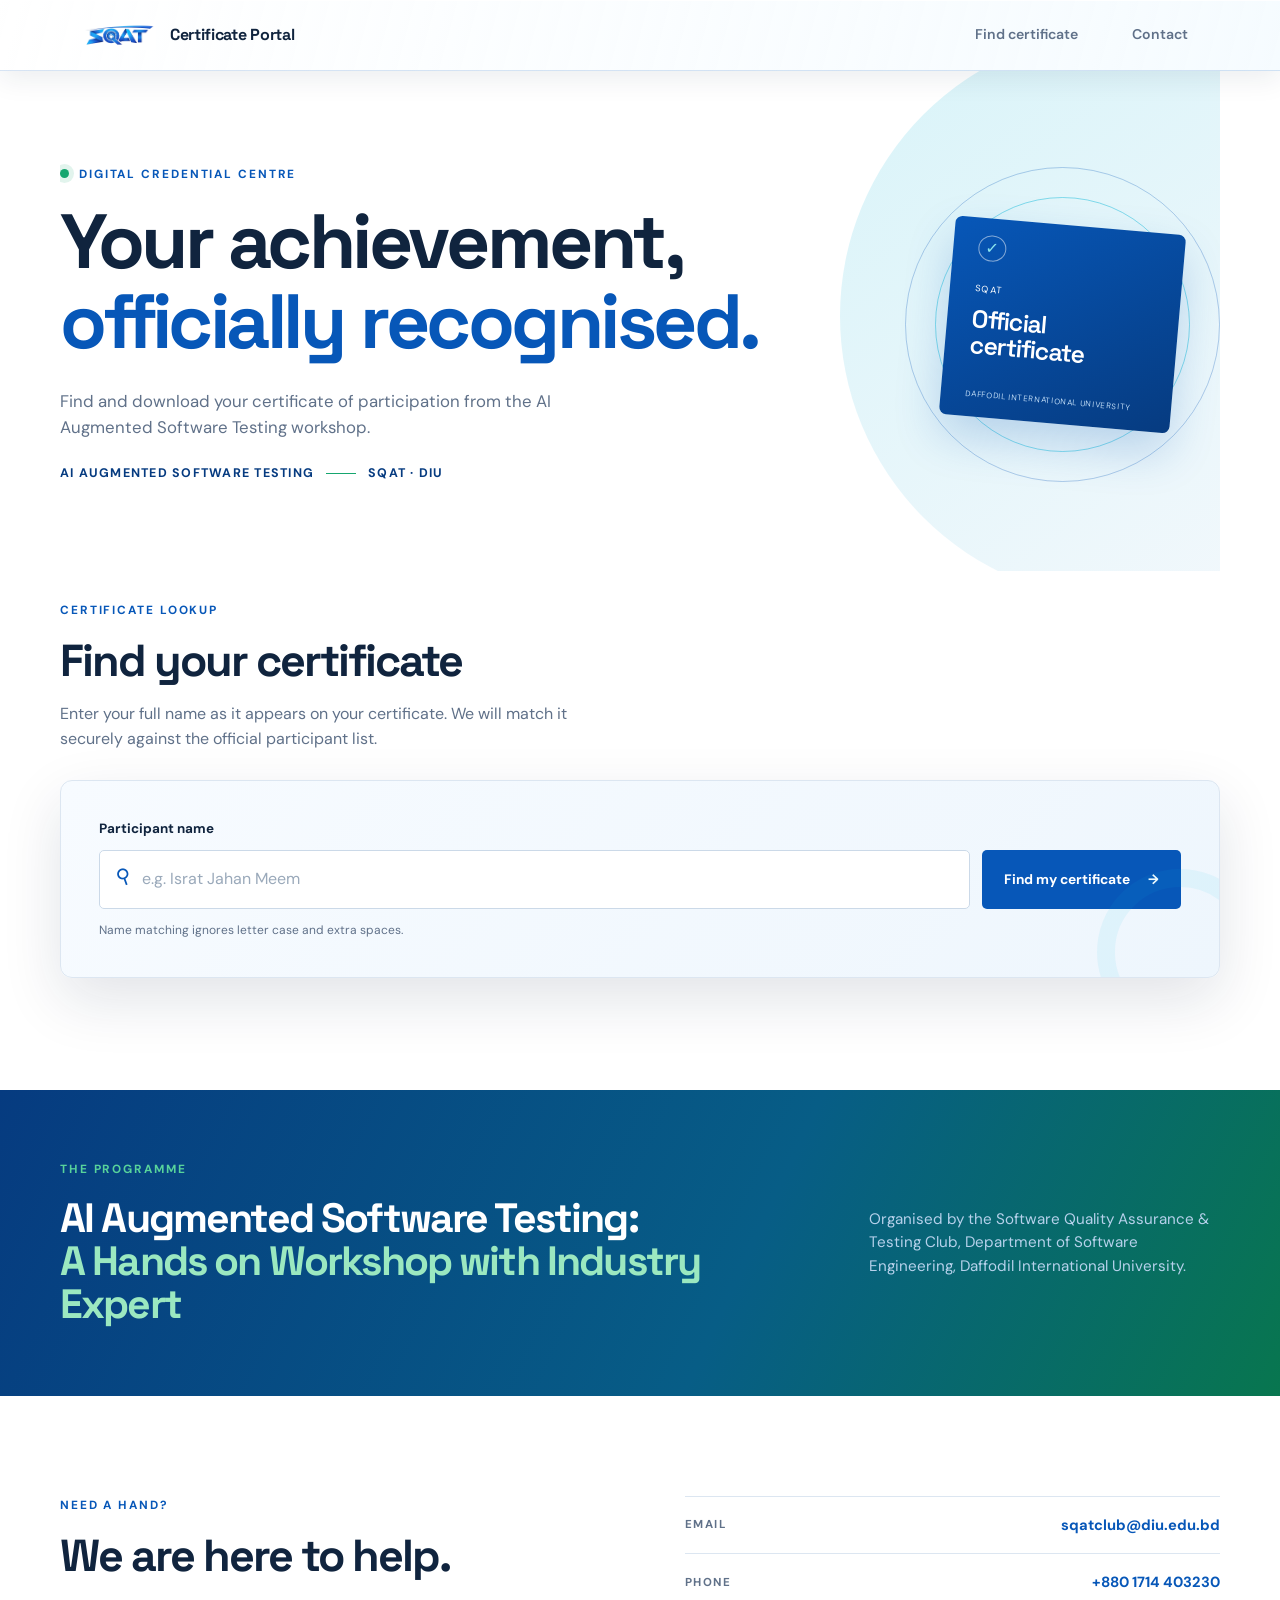
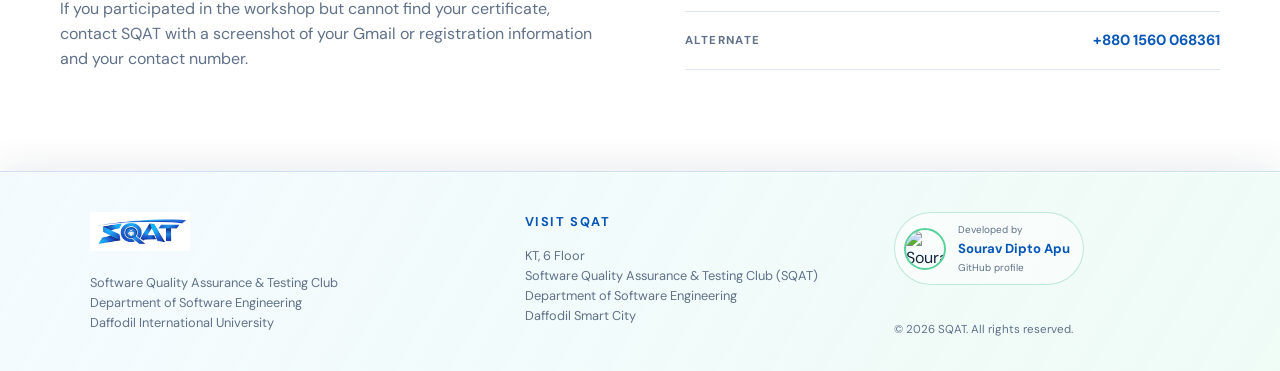
==== index.html @ c5e1a6d6 "Build responsive SQAT certificate portal" ====
<!doctype html>
<html lang="en">
<head>
  <meta charset="utf-8">
  <meta name="viewport" content="width=device-width, initial-scale=1">
  <meta name="theme-color" content="#0757b8">
  <meta name="description" content="Find and download your SQAT AI Augmented Software Testing workshop certificate.">
  <title>SQAT Certificate Portal</title>
  <link rel="preconnect" href="https://fonts.googleapis.com">
  <link rel="preconnect" href="https://fonts.gstatic.com" crossorigin>
  <link href="https://fonts.googleapis.com/css2?family=DM+Sans:wght@400;500;600;700&family=Space+Grotesk:wght@500;600;700&display=swap" rel="stylesheet">
  <link rel="stylesheet" href="style.css">
</head>
<body>
  <header class="site-header">
    <div class="shell nav-wrap">
      <a class="brand" href="#top" aria-label="SQAT Certificate Portal home">
        <img src="assets/sqat-logo.png" alt="SQAT logo">
        <span>Certificate Portal</span>
      </a>
      <nav class="nav-links" aria-label="Main navigation">
        <a href="#find">Find certificate</a>
        <a href="#support">Contact</a>
      </nav>
    </div>
  </header>

  <main id="top">
    <section class="hero shell" aria-labelledby="page-title">
      <div class="hero-copy">
        <p class="eyebrow"><span class="eyebrow-dot"></span> Digital credential centre</p>
        <h1 id="page-title">Your achievement,<br><em>officially recognised.</em></h1>
        <p class="hero-text">Find and download your certificate of participation from the AI Augmented Software Testing workshop.</p>
        <div class="hero-meta" aria-label="Event details">
          <span>AI Augmented Software Testing</span>
          <span class="meta-rule"></span>
          <span>SQAT &middot; DIU</span>
        </div>
      </div>
      <div class="hero-art" aria-hidden="true">
        <div class="art-ring ring-one"></div>
        <div class="art-ring ring-two"></div>
        <div class="art-card">
          <span class="art-check">&#10003;</span>
          <span class="art-card-label">SQAT</span>
          <strong>Official<br>certificate</strong>
          <span class="art-line"></span>
          <span class="art-small">Daffodil International University</span>
        </div>
      </div>
    </section>

    <section class="search-section shell" id="find" aria-labelledby="search-title">
      <div class="section-intro">
        <p class="section-kicker">Certificate lookup</p>
        <h2 id="search-title">Find your certificate</h2>
        <p>Enter your full name as it appears on your certificate. We will match it securely against the official participant list.</p>
      </div>
      <form class="search-card" id="certificate-form" novalidate>
        <label for="name-input">Participant name</label>
        <div class="search-row">
          <div class="input-wrap">
            <span class="input-icon" aria-hidden="true">&#9906;</span>
            <input id="name-input" name="name" type="search" autocomplete="name" placeholder="e.g. Israt Jahan Meem" required>
          </div>
          <button class="primary-button" type="submit"><span>Find my certificate</span><span aria-hidden="true">&#8594;</span></button>
        </div>
        <p class="form-note">Name matching ignores letter case and extra spaces.</p>
      </form>
      <div id="result" class="result-area" aria-live="polite" aria-atomic="true"></div>
    </section>

    <section class="event-band">
      <div class="shell event-grid">
        <div>
          <p class="section-kicker">The programme</p>
          <h2>AI Augmented Software Testing:<br><em>A Hands on Workshop with Industry Expert</em></h2>
        </div>
        <p>Organised by the Software Quality Assurance &amp; Testing Club, Department of Software Engineering, Daffodil International University.</p>
      </div>
    </section>

    <section class="support-section shell" id="support" aria-labelledby="support-title">
      <div class="support-copy">
        <p class="section-kicker">Need a hand?</p>
        <h2 id="support-title">We are here to help.</h2>
        <p>If you participated in the workshop but cannot find your certificate, contact SQAT with a screenshot of your Gmail or registration information and your contact number.</p>
      </div>
      <div class="contact-list">
        <a href="mailto:sqatclub@diu.edu.bd" class="contact-item"><span class="contact-label">Email</span><strong>sqatclub@diu.edu.bd</strong></a>
        <a href="tel:+8801714403230" class="contact-item"><span class="contact-label">Phone</span><strong>+880 1714 403230</strong></a>
        <a href="tel:+8801560068361" class="contact-item"><span class="contact-label">Alternate</span><strong>+880 1560 068361</strong></a>
      </div>
    </section>
  </main>

  <footer class="site-footer">
    <div class="shell footer-grid">
      <div class="footer-brand">
        <img src="assets/sqat-logo.png" alt="SQAT logo">
        <p>Software Quality Assurance &amp; Testing Club<br>Department of Software Engineering<br>Daffodil International University</p>
      </div>
      <div class="footer-office">
        <p class="footer-heading">Visit SQAT</p>
        <p>KT, 6 Floor<br>Software Quality Assurance &amp; Testing Club (SQAT)<br>Department of Software Engineering<br>Daffodil Smart City</p>
      </div>
      <div class="footer-credit">
        <a class="developer-credit" href="https://github.com/TheSourav-001" target="_blank" rel="noopener noreferrer">
          <img src="https://github.com/TheSourav-001.png?size=160" alt="Sourav Dipto Apu GitHub profile photo">
          <span><small>Developed by</small><strong>Sourav Dipto Apu</strong><em>GitHub profile</em></span>
        </a>
        <p class="copyright">&copy; 2026 SQAT. All rights reserved.</p>
      </div>
    </div>
  </footer>
  <script src="certificate-data.js"></script>
  <script src="script.js"></script>
</body>
</html>
---- style.css ----
:root {
  --ink: #10243e;
  --muted: #607189;
  --blue: #0757b8;
  --blue-dark: #063b80;
  --cyan: #0db8d8;
  --green: #16a66f;
  --green-bright: #58d39b;
  --line: #dce6f1;
  --pale: #f4f8fc;
  --white: #ffffff;
  --shadow: 0 22px 60px rgba(16, 36, 62, .12);
  --shadow-blue: 0 20px 45px rgba(7, 87, 184, .22);
}

* { box-sizing: border-box; }
html { scroll-behavior: smooth; }
body { margin: 0; color: var(--ink); background: var(--white); font-family: "DM Sans", sans-serif; line-height: 1.55; overflow-x: hidden; }
a { color: inherit; }
.shell { width: min(1160px, calc(100% - 48px)); margin-inline: auto; }
.site-header { width: 100%; margin: 0; border: 0; border-bottom: 1px solid rgba(7, 87, 184, .16); border-radius: 0; background: linear-gradient(105deg, rgba(255, 255, 255, .82), rgba(239, 249, 255, .58)); box-shadow: 0 8px 28px rgba(16, 36, 62, .08), inset 0 1px rgba(255, 255, 255, .9); position: sticky; top: 0; z-index: 10; backdrop-filter: blur(20px) saturate(130%); -webkit-backdrop-filter: blur(20px) saturate(130%); }
.nav-wrap { min-height: 70px; display: flex; align-items: center; justify-content: space-between; gap: 24px; padding-inline: 20px; }
.brand { display: inline-flex; align-items: center; gap: 14px; text-decoration: none; font-family: "Space Grotesk", sans-serif; font-weight: 700; letter-spacing: -.02em; }
.brand img { width: 76px; height: auto; }
.nav-links { display: flex; align-items: center; gap: 30px; font-size: .88rem; font-weight: 600; color: var(--muted); }
.nav-links a { text-decoration: none; transition: color .2s ease; }
.nav-links a { padding: 8px 12px; border-radius: 9px; }
.nav-links a:hover, .nav-links a:focus-visible { color: var(--blue); background: rgba(7, 87, 184, .08); }
.hero { min-height: 500px; display: flex; align-items: center; justify-content: space-between; gap: 60px; padding-block: 82px 76px; position: relative; overflow: clip; }
.hero::before { content: ""; width: 570px; height: 570px; background: linear-gradient(145deg, rgba(13, 184, 216, .16), rgba(7, 87, 184, .04)); border-radius: 50%; position: absolute; right: -190px; top: -40px; z-index: -1; }
.hero-copy { max-width: 730px; animation: rise .7s ease both; }
.eyebrow, .section-kicker { color: var(--blue); font-size: .74rem; font-weight: 700; text-transform: uppercase; letter-spacing: .16em; margin: 0 0 18px; }
.eyebrow { display: flex; align-items: center; gap: 10px; }
.eyebrow-dot { display: inline-block; width: 9px; height: 9px; border-radius: 50%; background: var(--green); box-shadow: 0 0 0 5px rgba(22, 166, 111, .12); }
h1, h2 { font-family: "Space Grotesk", sans-serif; letter-spacing: -.045em; line-height: 1.05; margin: 0; }
h1 { font-size: clamp(2.7rem, 6vw, 5.2rem); max-width: 790px; }
h1 em, h2 em { color: var(--blue); font-style: normal; }
.hero-text { color: var(--muted); font-size: 1.05rem; max-width: 510px; margin: 26px 0 24px; }
.hero-meta { display: flex; flex-wrap: wrap; gap: 12px; align-items: center; color: var(--blue-dark); font-size: .78rem; font-weight: 700; text-transform: uppercase; letter-spacing: .1em; }
.meta-rule { width: 30px; height: 1px; background: var(--green); }
.hero-art { width: 315px; height: 315px; flex: 0 0 315px; position: relative; animation: rise .7s .15s ease both; }
.art-ring { position: absolute; border: 1px solid rgba(7, 87, 184, .28); border-radius: 50%; }
.ring-one { inset: 0; }
.ring-two { inset: 30px; border-color: rgba(13, 184, 216, .46); }
.art-card { position: absolute; inset: 58px 42px; display: flex; flex-direction: column; align-items: flex-start; justify-content: center; padding: 25px; color: #fff; background: linear-gradient(150deg, var(--blue), var(--blue-dark)); border-radius: 7px; box-shadow: var(--shadow-blue); transform: rotate(5deg); }
.art-check { display: grid; place-items: center; width: 28px; height: 28px; margin-bottom: 21px; border: 1px solid rgba(255,255,255,.5); border-radius: 50%; color: #8ce7ef; }
.art-card-label, .art-small { font-size: .58rem; letter-spacing: .17em; text-transform: uppercase; }
.art-card strong { font: 600 1.55rem/1.05 "Space Grotesk", sans-serif; letter-spacing: -.04em; margin: 10px 0 17px; }
.art-line { display: block; width: 42px; height: 2px; background: var(--green-bright); margin-bottom: 12px; }
.art-small { color: #bdd9f4; font-size: .5rem; letter-spacing: .08em; }
.search-section { padding-block: 30px 112px; }
.section-intro { max-width: 610px; margin-bottom: 28px; }
h2 { font-size: clamp(2rem, 3.5vw, 3.15rem); }
.section-intro > p:last-child, .support-copy > p:last-child { color: var(--muted); max-width: 570px; margin: 18px 0 0; }
.search-card { padding: clamp(22px, 4vw, 38px); background: linear-gradient(135deg, #f7fbff, #eef6fd); border: 1px solid var(--line); border-radius: 12px; box-shadow: var(--shadow); position: relative; overflow: hidden; }
.search-card::after { content: ""; position: absolute; width: 130px; height: 130px; border: 18px solid rgba(13, 184, 216, .07); border-radius: 50%; right: -44px; bottom: -58px; }
.search-card label { display: block; font-size: .84rem; font-weight: 700; margin-bottom: 10px; }
.search-row { display: flex; gap: 12px; }
.input-wrap { display: flex; align-items: center; flex: 1; background: var(--white); border: 1px solid #cbd9e8; border-radius: 5px; transition: border-color .2s, box-shadow .2s; }
.input-wrap:focus-within { border-color: var(--blue); box-shadow: 0 0 0 4px rgba(7, 87, 184, .1); }
.input-icon { padding: 0 0 0 17px; color: var(--blue); font-size: 1.25rem; transform: rotate(-20deg); }
input { min-width: 0; width: 100%; border: 0; outline: 0; padding: 16px 16px 16px 10px; color: var(--ink); background: transparent; font: inherit; }
input::placeholder { color: #9aa9ba; }
button { font: inherit; }
.primary-button { display: inline-flex; align-items: center; justify-content: center; gap: 18px; min-height: 54px; padding: 0 22px; border: 0; border-radius: 5px; color: var(--white); background: var(--blue); cursor: pointer; font-size: .86rem; font-weight: 700; white-space: nowrap; transition: background .2s, transform .2s, box-shadow .2s; }
.primary-button:hover, .primary-button:focus-visible { background: var(--blue-dark); box-shadow: 0 8px 18px rgba(7, 87, 184, .2); transform: translateY(-1px); }
.primary-button:focus-visible, a:focus-visible, input:focus-visible { outline: 3px solid rgba(13, 184, 216, .55); outline-offset: 3px; }
.form-note { color: var(--muted); font-size: .75rem; margin: 12px 0 0; }
.result-area:empty { display: none; }
.result-card { margin-top: 24px; padding: clamp(22px, 4vw, 34px); border: 1px solid #b9e3d2; border-left: 5px solid #16a66f; border-radius: 10px; background: #f4fcf8; box-shadow: 0 16px 40px rgba(22, 166, 111, .08); animation: rise .35s ease both; }
.result-card.error { border-color: #f3c6c2; border-left-color: #d85449; background: #fff8f7; }
.result-card.ambiguous { border-color: #f0d8a9; border-left-color: #cf8b16; background: #fffaf1; }
.result-heading { display: flex; gap: 12px; align-items: flex-start; }
.result-icon { display: grid; place-items: center; flex: 0 0 28px; height: 28px; border-radius: 50%; color: #fff; background: #16a66f; font-weight: 700; }
.error .result-icon { background: #d85449; }
.ambiguous .result-icon { background: #cf8b16; }
.result-card h3 { margin: 0; font: 700 1.25rem "Space Grotesk", sans-serif; }
.result-card p { color: var(--muted); margin: 7px 0 0 40px; }
.certificate-preview { height: clamp(280px, 48vw, 520px); margin: 25px 0 0; overflow: hidden; border: 1px solid #c9dbd2; border-radius: 7px; background: #dfe9e4; box-shadow: 0 10px 25px rgba(16, 36, 62, .1); }
.certificate-preview iframe { display: block; width: 100%; height: 100%; border: 0; background: #fff; }
.result-details { display: grid; grid-template-columns: repeat(2, minmax(0, 1fr)); gap: 20px; margin: 24px 0; padding-top: 20px; border-top: 1px solid rgba(22, 166, 111, .2); }
.result-details dt { color: var(--muted); font-size: .7rem; font-weight: 700; letter-spacing: .12em; text-transform: uppercase; }
.result-details dd { margin: 3px 0 0; font-weight: 700; }
.result-actions { display: flex; flex-wrap: wrap; gap: 10px; }
.action-button { display: inline-flex; align-items: center; justify-content: center; min-height: 47px; padding: 0 22px; border-radius: 5px; text-decoration: none; font-size: .82rem; font-weight: 700; transition: transform .2s, box-shadow .2s; }
.action-button:hover, .action-button:focus-visible { transform: translateY(-2px); box-shadow: 0 8px 18px rgba(16, 36, 62, .12); }
.action-button.primary { color: #fff; background: var(--blue); }
.action-button.secondary { color: var(--blue); border: 1px solid #a9c2df; background: #fff; }
.event-band { background: linear-gradient(115deg, var(--blue-dark), #075d86 58%, #08764f); color: #fff; }
.event-grid { display: grid; grid-template-columns: 1.35fr .65fr; gap: 80px; align-items: center; padding-block: 70px; }
.event-grid .section-kicker { color: var(--green-bright); }
.event-grid h2 { font-size: clamp(1.65rem, 3.2vw, 2.8rem); }
.event-grid h2 em { color: #9be8c0; }
.event-grid > p { color: #b6d1eb; font-size: .95rem; margin: 0; }
.support-section { display: grid; grid-template-columns: 1fr 1fr; gap: 90px; padding-block: 100px; align-items: start; }
.contact-list { border-top: 1px solid var(--line); }
.contact-item { display: flex; flex-wrap: wrap; justify-content: space-between; align-items: center; gap: 12px; padding: 17px 0; border-bottom: 1px solid var(--line); text-decoration: none; }
.contact-item strong { color: var(--blue); font-size: .92rem; }
.contact-label { color: var(--muted); font-size: .72rem; font-weight: 700; letter-spacing: .12em; text-transform: uppercase; }
.site-footer { width: 100%; margin: 0; color: var(--ink); border: 0; border-top: 1px solid rgba(7, 87, 184, .16); border-radius: 0; background: linear-gradient(120deg, rgba(239, 249, 255, .72), rgba(230, 250, 241, .62)); box-shadow: 0 -10px 30px rgba(16, 36, 62, .07), inset 0 1px rgba(255, 255, 255, .9); backdrop-filter: blur(20px) saturate(130%); -webkit-backdrop-filter: blur(20px) saturate(130%); }
.footer-grid { display: grid; grid-template-columns: 1.2fr 1fr .9fr; gap: 40px; padding: 40px 30px 32px; }
.footer-brand img { width: 100px; height: auto; }
.footer-grid p { color: var(--muted); font-size: .8rem; margin: 14px 0 0; }
.footer-heading { color: var(--blue) !important; font-weight: 700; text-transform: uppercase; letter-spacing: .12em; margin-top: 0 !important; }
.footer-credit { display: flex; flex-direction: column; justify-content: space-between; gap: 22px; }
.developer-credit { display: inline-flex; align-items: center; gap: 12px; width: fit-content; padding: 9px 13px 9px 9px; border: 1px solid rgba(22, 166, 111, .25); border-radius: 999px; background: rgba(255, 255, 255, .52); text-decoration: none; transition: transform .2s, box-shadow .2s, border-color .2s; }
.developer-credit:hover, .developer-credit:focus-visible { border-color: var(--green); box-shadow: 0 8px 20px rgba(22, 166, 111, .16); transform: translateY(-2px); }
.developer-credit img { width: 42px; height: 42px; border: 2px solid var(--green-bright); border-radius: 50%; object-fit: cover; }
.developer-credit span { display: grid; gap: 1px; }
.developer-credit small, .developer-credit em { color: var(--muted); font-size: .62rem; font-style: normal; }
.developer-credit strong { color: var(--blue); font-size: .82rem; }
.copyright { font-size: .72rem !important; }
@keyframes rise { from { opacity: 0; transform: translateY(10px); } to { opacity: 1; transform: translateY(0); } }
@media (max-width: 760px) {
  .shell { width: min(100% - 32px, 600px); }
  .nav-wrap { min-height: 65px; }
  .brand { gap: 9px; font-size: .9rem; }
  .brand img { width: 62px; }
  .nav-links { gap: 14px; font-size: .74rem; }
  .hero { min-height: 0; display: block; padding-block: 58px 50px; }
  .hero::before { width: 300px; height: 300px; right: -150px; top: 70px; }
  h1 { font-size: clamp(2.5rem, 13vw, 4rem); }
  .hero-text { font-size: .95rem; }
  .hero-art { width: min(280px, 84vw); height: min(280px, 84vw); margin: 42px auto 0; }
  .art-card { inset: 50px 38px; }
  .search-section { padding-bottom: 72px; }
  .search-row { display: block; }
  .primary-button { width: 100%; margin-top: 10px; }
  .result-details { grid-template-columns: 1fr; gap: 14px; }
  .event-grid, .support-section, .footer-grid { grid-template-columns: 1fr; gap: 35px; }
  .event-grid { padding-block: 52px; }
  .support-section { padding-block: 70px; gap: 38px; }
  .footer-grid { gap: 30px; padding-block: 38px; }
  .footer-credit { gap: 20px; }
}
@media (max-width: 390px) {
  .nav-links a:first-child { display: none; }
  .shell { width: min(100% - 26px, 600px); }
  .search-card { padding: 18px; }
  .result-card { padding: 21px 16px; }
  .result-card p { margin-left: 0; }
}
@media (prefers-reduced-motion: reduce) {
  *, *::before, *::after { scroll-behavior: auto !important; animation-duration: .01ms !important; transition-duration: .01ms !important; }
}
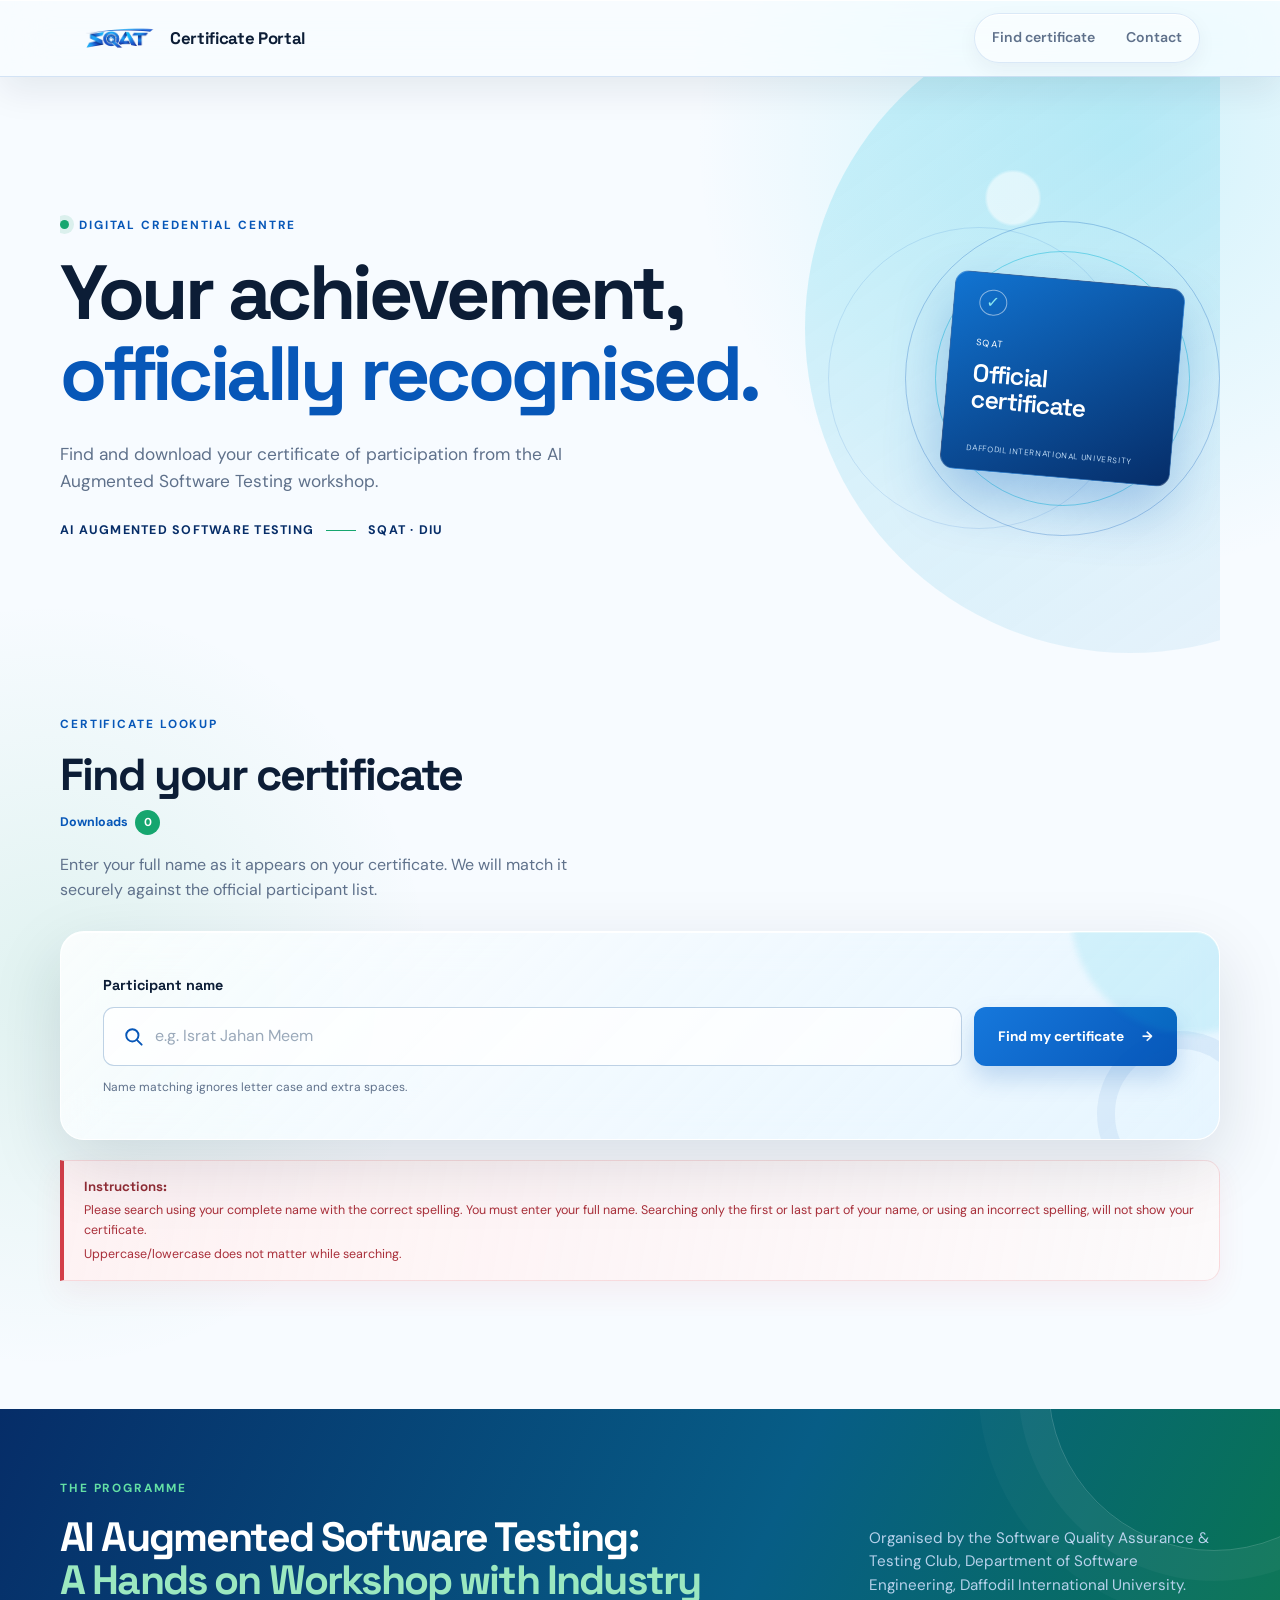
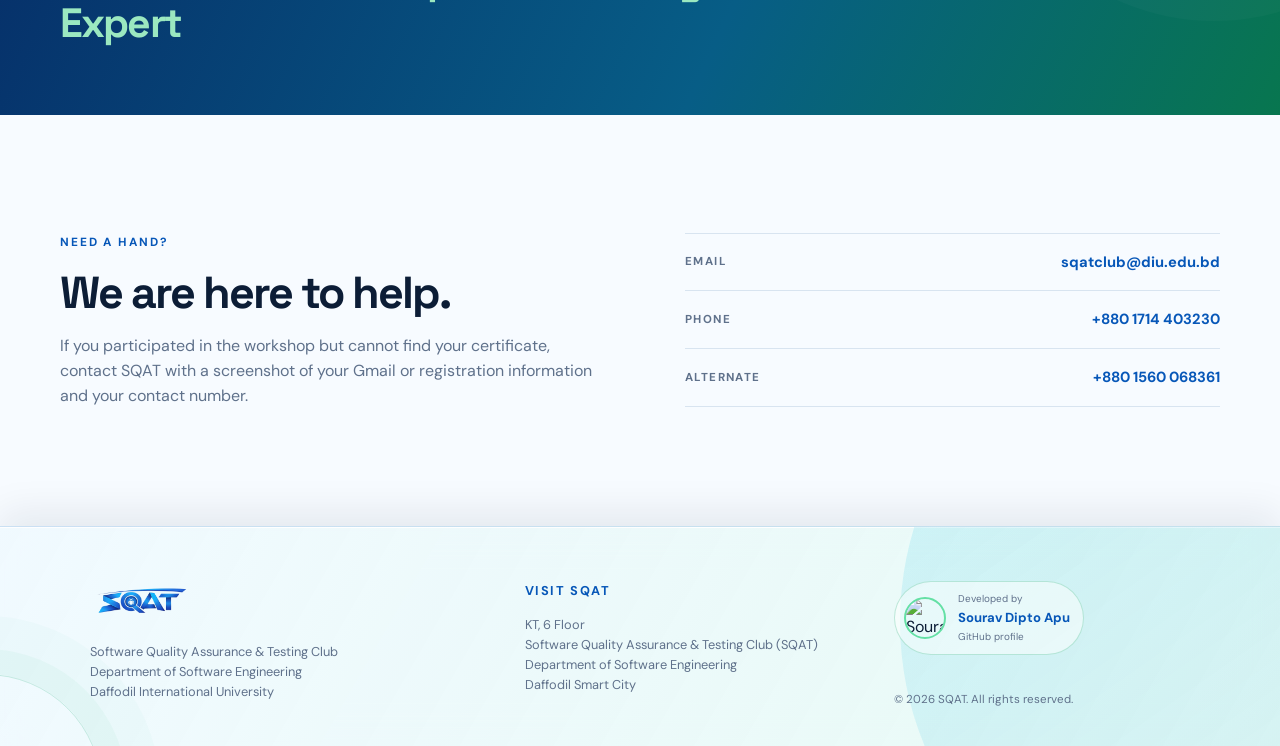
==== commit 0bfc9c36: "Refactor code structure for improved readability and maintainability" ====
--- a/index.html
+++ b/index.html
@@ -15,11 +15,11 @@
   <header class="site-header">
     <div class="shell nav-wrap">
       <a class="brand" href="#top" aria-label="SQAT Certificate Portal home">
-        <img src="assets/sqat-logo.png" alt="SQAT logo">
+        <img src="assets/sqat-logo-transparent.png" alt="SQAT logo">
         <span>Certificate Portal</span>
       </a>
       <nav class="nav-links" aria-label="Main navigation">
-        <a href="#find">Find certificate</a>
+        <a href="#find" aria-label="Find certificate">Find certificate</a>
         <a href="#support">Contact</a>
       </nav>
     </div>
@@ -52,21 +52,39 @@
 
     <section class="search-section shell" id="find" aria-labelledby="search-title">
       <div class="section-intro">
+          <div class="section-heading-row">
+            <div>
         <p class="section-kicker">Certificate lookup</p>
         <h2 id="search-title">Find your certificate</h2>
+            </div>
+            <div class="download-counter" aria-label="Certificate downloads">
+              <span>Downloads</span>
+              <strong id="download-count" aria-live="polite">0</strong>
+            </div>
+          </div>
         <p>Enter your full name as it appears on your certificate. We will match it securely against the official participant list.</p>
       </div>
       <form class="search-card" id="certificate-form" novalidate>
         <label for="name-input">Participant name</label>
         <div class="search-row">
           <div class="input-wrap">
-            <span class="input-icon" aria-hidden="true">&#9906;</span>
+            <span class="input-icon" aria-hidden="true">
+              <svg viewBox="0 0 24 24" focusable="false">
+                <circle cx="10.8" cy="10.8" r="6.4"></circle>
+                <path d="m16 16 4.5 4.5"></path>
+              </svg>
+            </span>
             <input id="name-input" name="name" type="search" autocomplete="name" placeholder="e.g. Israt Jahan Meem" required>
           </div>
           <button class="primary-button" type="submit"><span>Find my certificate</span><span aria-hidden="true">&#8594;</span></button>
         </div>
         <p class="form-note">Name matching ignores letter case and extra spaces.</p>
       </form>
+      <div class="search-instructions" role="note">
+        <strong>Instructions:</strong>
+        <p>Please search using your complete name with the correct spelling. You must enter your full name. Searching only the first or last part of your name, or using an incorrect spelling, will not show your certificate.</p>
+        <p>Uppercase/lowercase does not matter while searching.</p>
+      </div>
       <div id="result" class="result-area" aria-live="polite" aria-atomic="true"></div>
     </section>
 
@@ -97,7 +115,7 @@
   <footer class="site-footer">
     <div class="shell footer-grid">
       <div class="footer-brand">
-        <img src="assets/sqat-logo.png" alt="SQAT logo">
+        <img src="assets/sqat-logo-transparent.png" alt="SQAT logo">
         <p>Software Quality Assurance &amp; Testing Club<br>Department of Software Engineering<br>Daffodil International University</p>
       </div>
       <div class="footer-office">
--- a/style.css
+++ b/style.css
@@ -1,33 +1,36 @@
 :root {
-  --ink: #10243e;
-  --muted: #607189;
+  --ink: #0c1d36;
+  --muted: #5f718b;
   --blue: #0757b8;
-  --blue-dark: #063b80;
-  --cyan: #0db8d8;
+  --blue-dark: #062d68;
+  --cyan: #11c6e5;
   --green: #16a66f;
-  --green-bright: #58d39b;
-  --line: #dce6f1;
-  --pale: #f4f8fc;
+  --green-bright: #64e0a5;
+  --line: #d8e4f0;
+  --pale: #eef7ff;
   --white: #ffffff;
-  --shadow: 0 22px 60px rgba(16, 36, 62, .12);
-  --shadow-blue: 0 20px 45px rgba(7, 87, 184, .22);
+  --shadow: 0 25px 70px rgba(12, 29, 54, .13);
+  --shadow-blue: 0 25px 55px rgba(7, 87, 184, .3);
 }
 
 * { box-sizing: border-box; }
 html { scroll-behavior: smooth; }
-body { margin: 0; color: var(--ink); background: var(--white); font-family: "DM Sans", sans-serif; line-height: 1.55; overflow-x: hidden; }
+body { margin: 0; color: var(--ink); background: radial-gradient(circle at 88% 6%, rgba(17, 198, 229, .16), transparent 27rem), radial-gradient(circle at 4% 42%, rgba(22, 166, 111, .1), transparent 24rem), #f7fbff; font-family: "DM Sans", sans-serif; line-height: 1.55; overflow-x: hidden; }
 a { color: inherit; }
 .shell { width: min(1160px, calc(100% - 48px)); margin-inline: auto; }
-.site-header { width: 100%; margin: 0; border: 0; border-bottom: 1px solid rgba(7, 87, 184, .16); border-radius: 0; background: linear-gradient(105deg, rgba(255, 255, 255, .82), rgba(239, 249, 255, .58)); box-shadow: 0 8px 28px rgba(16, 36, 62, .08), inset 0 1px rgba(255, 255, 255, .9); position: sticky; top: 0; z-index: 10; backdrop-filter: blur(20px) saturate(130%); -webkit-backdrop-filter: blur(20px) saturate(130%); }
-.nav-wrap { min-height: 70px; display: flex; align-items: center; justify-content: space-between; gap: 24px; padding-inline: 20px; }
-.brand { display: inline-flex; align-items: center; gap: 14px; text-decoration: none; font-family: "Space Grotesk", sans-serif; font-weight: 700; letter-spacing: -.02em; }
+.site-header { width: 100%; margin: 0; border: 0; border-bottom: 1px solid rgba(7, 87, 184, .15); border-radius: 0; background: rgba(248, 252, 255, .72); box-shadow: 0 14px 36px rgba(12, 29, 54, .08), inset 0 1px rgba(255, 255, 255, .95); position: sticky; top: 0; z-index: 10; backdrop-filter: blur(24px) saturate(150%); -webkit-backdrop-filter: blur(24px) saturate(150%); }
+.nav-wrap { min-height: 76px; display: flex; align-items: center; justify-content: space-between; gap: 24px; padding-inline: 20px; }
+.brand { display: inline-flex; align-items: center; gap: 14px; min-width: 0; text-decoration: none; font-family: "Space Grotesk", sans-serif; font-size: 1.05rem; font-weight: 700; letter-spacing: -.02em; white-space: nowrap; }
 .brand img { width: 76px; height: auto; }
-.nav-links { display: flex; align-items: center; gap: 30px; font-size: .88rem; font-weight: 600; color: var(--muted); }
-.nav-links a { text-decoration: none; transition: color .2s ease; }
-.nav-links a { padding: 8px 12px; border-radius: 9px; }
+.brand span { white-space: nowrap; }
+.nav-links { display: flex; align-items: center; gap: 5px; padding: 4px; border: 1px solid rgba(7, 87, 184, .12); border-radius: 999px; background: rgba(255, 255, 255, .52); font-size: .88rem; font-weight: 600; color: var(--muted); box-shadow: 0 7px 20px rgba(12, 29, 54, .05), inset 0 1px rgba(255, 255, 255, .9); }
+.nav-links a { text-decoration: none; white-space: nowrap; transition: color .2s ease; }
+.nav-links a { padding: 9px 13px; border-radius: 10px; }
 .nav-links a:hover, .nav-links a:focus-visible { color: var(--blue); background: rgba(7, 87, 184, .08); }
-.hero { min-height: 500px; display: flex; align-items: center; justify-content: space-between; gap: 60px; padding-block: 82px 76px; position: relative; overflow: clip; }
-.hero::before { content: ""; width: 570px; height: 570px; background: linear-gradient(145deg, rgba(13, 184, 216, .16), rgba(7, 87, 184, .04)); border-radius: 50%; position: absolute; right: -190px; top: -40px; z-index: -1; }
+.hero { min-height: 590px; display: flex; align-items: center; justify-content: space-between; gap: 60px; padding-block: 106px 94px; position: relative; overflow: clip; }
+.hero::after { content: ""; position: absolute; width: 160px; height: 160px; left: -72px; bottom: 12px; border: 1px solid rgba(22, 166, 111, .2); border-radius: 42% 58% 56% 44%; transform: rotate(28deg); z-index: -1; }
+.hero::before, .site-footer::before { content: ""; width: 650px; height: 650px; background: radial-gradient(circle at 32% 30%, rgba(255, 255, 255, .55) 0 4%, transparent 4.5%), linear-gradient(145deg, rgba(17, 198, 229, .2), rgba(7, 87, 184, .05)); border-radius: 50%; position: absolute; right: -235px; top: -74px; z-index: -1; }
+.hero::after { width: 300px; height: 300px; right: 90px; top: 150px; left: auto; bottom: auto; border: 1px solid rgba(7, 87, 184, .12); border-radius: 50%; transform: none; }
 .hero-copy { max-width: 730px; animation: rise .7s ease both; }
 .eyebrow, .section-kicker { color: var(--blue); font-size: .74rem; font-weight: 700; text-transform: uppercase; letter-spacing: .16em; margin: 0 0 18px; }
 .eyebrow { display: flex; align-items: center; gap: 10px; }
@@ -35,39 +38,48 @@
 h1, h2 { font-family: "Space Grotesk", sans-serif; letter-spacing: -.045em; line-height: 1.05; margin: 0; }
 h1 { font-size: clamp(2.7rem, 6vw, 5.2rem); max-width: 790px; }
 h1 em, h2 em { color: var(--blue); font-style: normal; }
-.hero-text { color: var(--muted); font-size: 1.05rem; max-width: 510px; margin: 26px 0 24px; }
+.hero-text { color: var(--muted); font-size: 1.08rem; max-width: 530px; margin: 28px 0 26px; }
 .hero-meta { display: flex; flex-wrap: wrap; gap: 12px; align-items: center; color: var(--blue-dark); font-size: .78rem; font-weight: 700; text-transform: uppercase; letter-spacing: .1em; }
 .meta-rule { width: 30px; height: 1px; background: var(--green); }
 .hero-art { width: 315px; height: 315px; flex: 0 0 315px; position: relative; animation: rise .7s .15s ease both; }
 .art-ring { position: absolute; border: 1px solid rgba(7, 87, 184, .28); border-radius: 50%; }
 .ring-one { inset: 0; }
 .ring-two { inset: 30px; border-color: rgba(13, 184, 216, .46); }
-.art-card { position: absolute; inset: 58px 42px; display: flex; flex-direction: column; align-items: flex-start; justify-content: center; padding: 25px; color: #fff; background: linear-gradient(150deg, var(--blue), var(--blue-dark)); border-radius: 7px; box-shadow: var(--shadow-blue); transform: rotate(5deg); }
+.art-card { position: absolute; inset: 58px 42px; display: flex; flex-direction: column; align-items: flex-start; justify-content: center; padding: 25px; color: #fff; background: linear-gradient(150deg, #1174d2, var(--blue-dark)); border: 1px solid rgba(255, 255, 255, .22); border-radius: 14px; box-shadow: var(--shadow-blue); transform: rotate(5deg); }
 .art-check { display: grid; place-items: center; width: 28px; height: 28px; margin-bottom: 21px; border: 1px solid rgba(255,255,255,.5); border-radius: 50%; color: #8ce7ef; }
 .art-card-label, .art-small { font-size: .58rem; letter-spacing: .17em; text-transform: uppercase; }
 .art-card strong { font: 600 1.55rem/1.05 "Space Grotesk", sans-serif; letter-spacing: -.04em; margin: 10px 0 17px; }
 .art-line { display: block; width: 42px; height: 2px; background: var(--green-bright); margin-bottom: 12px; }
 .art-small { color: #bdd9f4; font-size: .5rem; letter-spacing: .08em; }
-.search-section { padding-block: 30px 112px; }
+.search-section { padding-block: 48px 128px; position: relative; }
 .section-intro { max-width: 610px; margin-bottom: 28px; }
+.section-heading-row { display: flex; align-items: flex-start; flex-direction: column; gap: 12px; }
+.download-counter { display: inline-flex; align-items: center; gap: 7px; color: var(--blue); font-size: .78rem; font-weight: 700; white-space: nowrap; }
+.download-counter strong { display: inline-grid; place-items: center; min-width: 25px; height: 25px; padding-inline: 5px; border-radius: 999px; color: #fff; background: var(--green); font-size: .72rem; }
 h2 { font-size: clamp(2rem, 3.5vw, 3.15rem); }
 .section-intro > p:last-child, .support-copy > p:last-child { color: var(--muted); max-width: 570px; margin: 18px 0 0; }
-.search-card { padding: clamp(22px, 4vw, 38px); background: linear-gradient(135deg, #f7fbff, #eef6fd); border: 1px solid var(--line); border-radius: 12px; box-shadow: var(--shadow); position: relative; overflow: hidden; }
-.search-card::after { content: ""; position: absolute; width: 130px; height: 130px; border: 18px solid rgba(13, 184, 216, .07); border-radius: 50%; right: -44px; bottom: -58px; }
-.search-card label { display: block; font-size: .84rem; font-weight: 700; margin-bottom: 10px; }
+.search-card { padding: clamp(26px, 4vw, 42px); background: linear-gradient(135deg, rgba(255, 255, 255, .82), rgba(220, 241, 255, .62)); border: 1px solid rgba(255, 255, 255, .95); border-radius: 24px; box-shadow: var(--shadow), inset 0 1px rgba(255, 255, 255, .98); backdrop-filter: blur(22px) saturate(145%); -webkit-backdrop-filter: blur(22px) saturate(145%); position: relative; overflow: hidden; }
+.search-card::before { content: ""; position: absolute; width: 240px; height: 240px; border-radius: 50%; background: rgba(13, 184, 216, .12); filter: blur(3px); right: -92px; top: -138px; }
+.search-card::after { content: ""; position: absolute; width: 130px; height: 130px; border: 18px solid rgba(7, 87, 184, .07); border-radius: 50%; right: -44px; bottom: -58px; }
+.search-card label { display: block; font-family: "Space Grotesk", sans-serif; font-size: .9rem; font-weight: 700; margin-bottom: 11px; }
 .search-row { display: flex; gap: 12px; }
-.input-wrap { display: flex; align-items: center; flex: 1; background: var(--white); border: 1px solid #cbd9e8; border-radius: 5px; transition: border-color .2s, box-shadow .2s; }
+.input-wrap { display: flex; align-items: center; flex: 1; background: rgba(255, 255, 255, .72); border: 1px solid rgba(166, 193, 220, .72); border-radius: 11px; box-shadow: inset 0 1px rgba(255, 255, 255, .88); transition: border-color .2s, box-shadow .2s, background .2s; }
 .input-wrap:focus-within { border-color: var(--blue); box-shadow: 0 0 0 4px rgba(7, 87, 184, .1); }
-.input-icon { padding: 0 0 0 17px; color: var(--blue); font-size: 1.25rem; transform: rotate(-20deg); }
+.input-icon { display: grid; place-items: center; padding-left: 18px; color: var(--blue); }
+.input-icon svg { width: 23px; height: 23px; fill: none; stroke: currentColor; stroke-linecap: round; stroke-linejoin: round; stroke-width: 2; }
 input { min-width: 0; width: 100%; border: 0; outline: 0; padding: 16px 16px 16px 10px; color: var(--ink); background: transparent; font: inherit; }
 input::placeholder { color: #9aa9ba; }
 button { font: inherit; }
-.primary-button { display: inline-flex; align-items: center; justify-content: center; gap: 18px; min-height: 54px; padding: 0 22px; border: 0; border-radius: 5px; color: var(--white); background: var(--blue); cursor: pointer; font-size: .86rem; font-weight: 700; white-space: nowrap; transition: background .2s, transform .2s, box-shadow .2s; }
+.primary-button { display: inline-flex; align-items: center; justify-content: center; gap: 18px; min-height: 56px; padding: 0 24px; border: 0; border-radius: 12px; color: var(--white); background: linear-gradient(135deg, #1678dc, var(--blue)); cursor: pointer; font-size: .86rem; font-weight: 700; white-space: nowrap; box-shadow: 0 12px 24px rgba(7, 87, 184, .2); transition: background .2s, transform .2s, box-shadow .2s; }
 .primary-button:hover, .primary-button:focus-visible { background: var(--blue-dark); box-shadow: 0 8px 18px rgba(7, 87, 184, .2); transform: translateY(-1px); }
 .primary-button:focus-visible, a:focus-visible, input:focus-visible { outline: 3px solid rgba(13, 184, 216, .55); outline-offset: 3px; }
 .form-note { color: var(--muted); font-size: .75rem; margin: 12px 0 0; }
+.search-instructions { max-width: none; margin: 20px 0 0; padding: 16px 20px; border: 1px solid rgba(211, 62, 72, .14); border-left: 4px solid #d33e48; border-radius: 0 15px 15px 0; color: #a92f3a; background: linear-gradient(100deg, rgba(255, 241, 242, .9), rgba(255, 248, 248, .62)); box-shadow: 0 12px 30px rgba(211, 62, 72, .07); font-size: .78rem; }
+.search-instructions strong { display: block; margin-bottom: 4px; color: #922d36; font-family: "Space Grotesk", sans-serif; font-size: .83rem; font-weight: 700; }
+.search-instructions p { margin: 0; }
+.search-instructions p + p { margin-top: 5px; }
 .result-area:empty { display: none; }
-.result-card { margin-top: 24px; padding: clamp(22px, 4vw, 34px); border: 1px solid #b9e3d2; border-left: 5px solid #16a66f; border-radius: 10px; background: #f4fcf8; box-shadow: 0 16px 40px rgba(22, 166, 111, .08); animation: rise .35s ease both; }
+.result-card { margin-top: 28px; padding: clamp(24px, 4vw, 36px); border: 1px solid rgba(22, 166, 111, .3); border-left: 5px solid #16a66f; border-radius: 18px; background: rgba(244, 252, 248, .86); box-shadow: 0 20px 50px rgba(22, 166, 111, .1); backdrop-filter: blur(14px); -webkit-backdrop-filter: blur(14px); animation: rise .35s ease both; }
 .result-card.error { border-color: #f3c6c2; border-left-color: #d85449; background: #fff8f7; }
 .result-card.ambiguous { border-color: #f0d8a9; border-left-color: #cf8b16; background: #fffaf1; }
 .result-heading { display: flex; gap: 12px; align-items: flex-start; }
@@ -86,19 +98,22 @@
 .action-button:hover, .action-button:focus-visible { transform: translateY(-2px); box-shadow: 0 8px 18px rgba(16, 36, 62, .12); }
 .action-button.primary { color: #fff; background: var(--blue); }
 .action-button.secondary { color: var(--blue); border: 1px solid #a9c2df; background: #fff; }
-.event-band { background: linear-gradient(115deg, var(--blue-dark), #075d86 58%, #08764f); color: #fff; }
+.event-band { position: relative; overflow: hidden; background: linear-gradient(115deg, var(--blue-dark), #075d86 58%, #08764f); color: #fff; }
+.event-band::after { content: ""; position: absolute; width: 330px; height: 330px; right: -100px; top: -190px; border: 1px solid rgba(255, 255, 255, .18); border-radius: 50%; box-shadow: 0 0 0 30px rgba(255, 255, 255, .035), 0 0 0 70px rgba(255, 255, 255, .025); }
 .event-grid { display: grid; grid-template-columns: 1.35fr .65fr; gap: 80px; align-items: center; padding-block: 70px; }
 .event-grid .section-kicker { color: var(--green-bright); }
 .event-grid h2 { font-size: clamp(1.65rem, 3.2vw, 2.8rem); }
 .event-grid h2 em { color: #9be8c0; }
 .event-grid > p { color: #b6d1eb; font-size: .95rem; margin: 0; }
-.support-section { display: grid; grid-template-columns: 1fr 1fr; gap: 90px; padding-block: 100px; align-items: start; }
+.support-section { display: grid; grid-template-columns: 1fr 1fr; gap: 90px; padding-block: 118px; align-items: start; }
 .contact-list { border-top: 1px solid var(--line); }
 .contact-item { display: flex; flex-wrap: wrap; justify-content: space-between; align-items: center; gap: 12px; padding: 17px 0; border-bottom: 1px solid var(--line); text-decoration: none; }
 .contact-item strong { color: var(--blue); font-size: .92rem; }
 .contact-label { color: var(--muted); font-size: .72rem; font-weight: 700; letter-spacing: .12em; text-transform: uppercase; }
-.site-footer { width: 100%; margin: 0; color: var(--ink); border: 0; border-top: 1px solid rgba(7, 87, 184, .16); border-radius: 0; background: linear-gradient(120deg, rgba(239, 249, 255, .72), rgba(230, 250, 241, .62)); box-shadow: 0 -10px 30px rgba(16, 36, 62, .07), inset 0 1px rgba(255, 255, 255, .9); backdrop-filter: blur(20px) saturate(130%); -webkit-backdrop-filter: blur(20px) saturate(130%); }
-.footer-grid { display: grid; grid-template-columns: 1.2fr 1fr .9fr; gap: 40px; padding: 40px 30px 32px; }
+.site-footer { width: 100%; margin: 0; color: var(--ink); border: 0; border-top: 1px solid rgba(7, 87, 184, .16); border-radius: 0; background: linear-gradient(120deg, rgba(239, 249, 255, .84), rgba(226, 250, 241, .72)); box-shadow: 0 -14px 36px rgba(12, 29, 54, .08), inset 0 1px rgba(255, 255, 255, .9); backdrop-filter: blur(20px) saturate(135%); -webkit-backdrop-filter: blur(20px) saturate(135%); position: relative; overflow: hidden; }
+.site-footer::before { right: -270px; top: -230px; opacity: .8; z-index: 0; }
+.site-footer::after { content: ""; position: absolute; width: 230px; height: 230px; left: -130px; bottom: -160px; border: 1px solid rgba(22, 166, 111, .2); border-radius: 50%; box-shadow: 0 0 0 25px rgba(22, 166, 111, .04), 0 0 0 58px rgba(22, 166, 111, .025); }
+.footer-grid { display: grid; grid-template-columns: 1.2fr 1fr .9fr; gap: 40px; padding: 54px 30px 38px; position: relative; z-index: 1; }
 .footer-brand img { width: 100px; height: auto; }
 .footer-grid p { color: var(--muted); font-size: .8rem; margin: 14px 0 0; }
 .footer-heading { color: var(--blue) !important; font-weight: 700; text-transform: uppercase; letter-spacing: .12em; margin-top: 0 !important; }
@@ -113,10 +128,12 @@
 @keyframes rise { from { opacity: 0; transform: translateY(10px); } to { opacity: 1; transform: translateY(0); } }
 @media (max-width: 760px) {
   .shell { width: min(100% - 32px, 600px); }
-  .nav-wrap { min-height: 65px; }
-  .brand { gap: 9px; font-size: .9rem; }
-  .brand img { width: 62px; }
-  .nav-links { gap: 14px; font-size: .74rem; }
+  .nav-wrap { min-height: 0; flex-direction: column; gap: 9px; padding-block: 10px 9px; }
+  .brand { gap: 8px; font-size: .86rem; }
+  .brand img { width: 58px; }
+  .brand { justify-content: center; width: 100%; }
+  .nav-links { width: 100%; justify-content: center; gap: 2px; padding: 8px 0 0; border: 0; border-top: 1px solid rgba(7, 87, 184, .32); border-radius: 0; background: transparent; box-shadow: none; font-size: .72rem; }
+  .nav-links a { padding: 7px 8px; }
   .hero { min-height: 0; display: block; padding-block: 58px 50px; }
   .hero::before { width: 300px; height: 300px; right: -150px; top: 70px; }
   h1 { font-size: clamp(2.5rem, 13vw, 4rem); }
@@ -134,8 +151,12 @@
   .footer-credit { gap: 20px; }
 }
 @media (max-width: 390px) {
-  .nav-links a:first-child { display: none; }
   .shell { width: min(100% - 26px, 600px); }
+  .nav-wrap { gap: 8px; padding-inline: 8px; }
+  .brand { gap: 5px; font-size: .72rem; }
+  .brand img { width: 48px; }
+  .nav-links { gap: 1px; padding: 7px 0 0; border: 0; border-top: 1px solid rgba(7, 87, 184, .32); background: transparent; box-shadow: none; font-size: .6rem; }
+  .nav-links a { padding: 6px 4px; }
   .search-card { padding: 18px; }
   .result-card { padding: 21px 16px; }
   .result-card p { margin-left: 0; }
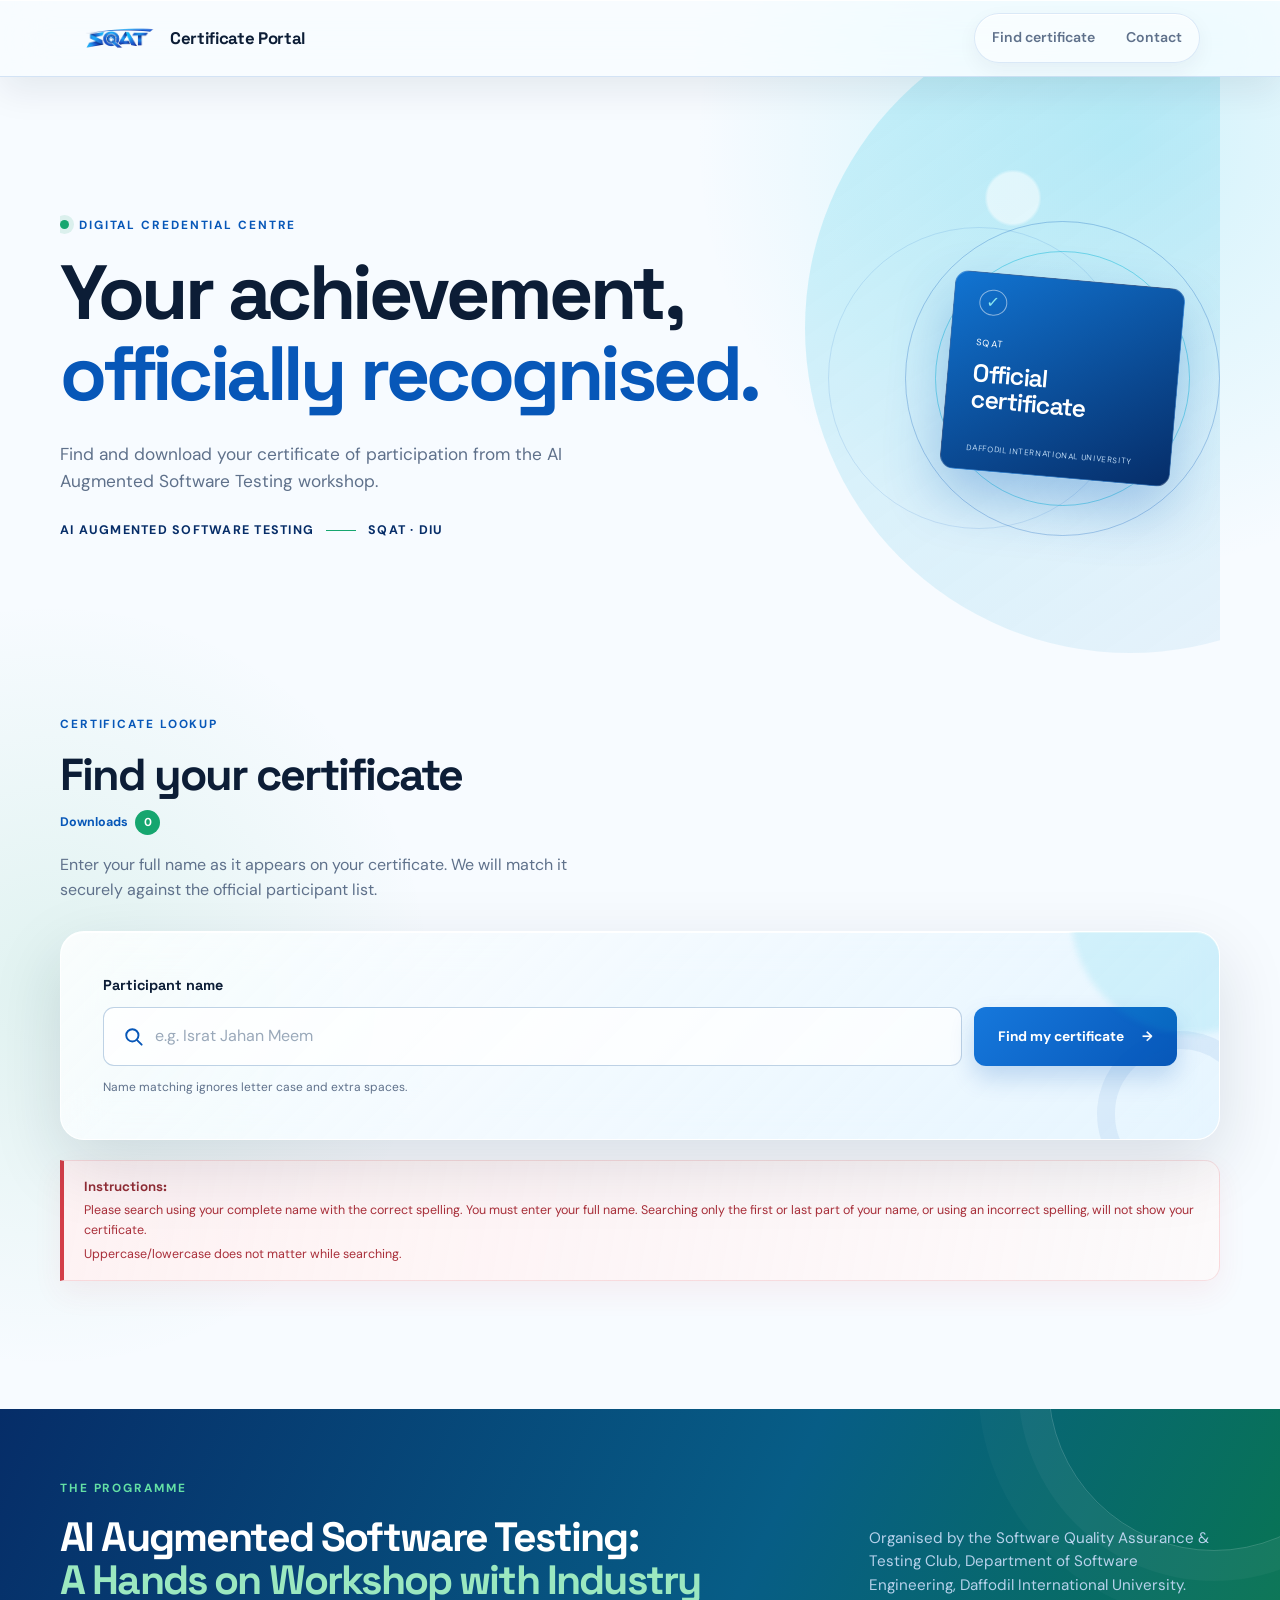
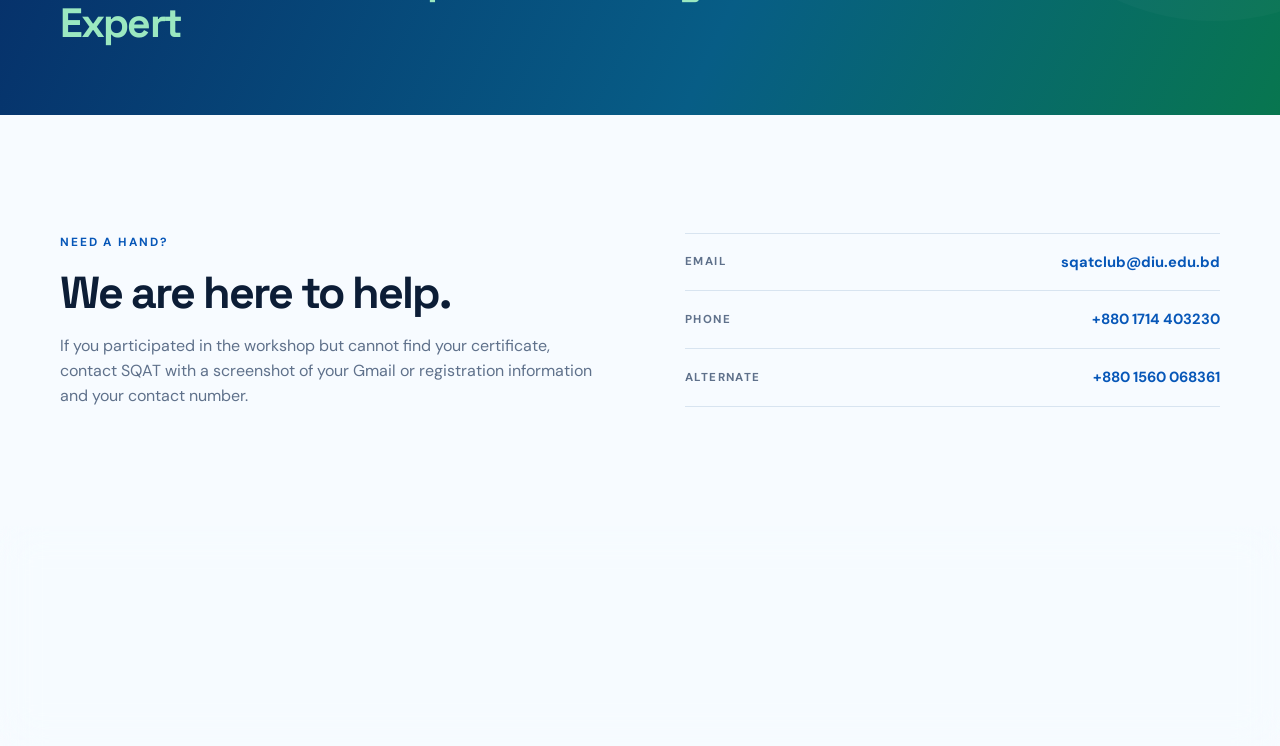
==== commit 097f575f: "Add certificate verification feature with QR code support and new verification page" ====
--- a/index.html
+++ b/index.html
@@ -132,6 +132,8 @@
     </div>
   </footer>
   <script src="certificate-data.js"></script>
+  <script src="https://cdnjs.cloudflare.com/ajax/libs/qrcodejs/1.0.0/qrcode.min.js"></script>
+  <script src="https://cdnjs.cloudflare.com/ajax/libs/pdf.js/3.11.174/pdf.min.js"></script>
   <script src="script.js"></script>
 </body>
 </html>
--- a/style.css
+++ b/style.css
@@ -90,9 +90,17 @@
 .result-card p { color: var(--muted); margin: 7px 0 0 40px; }
 .certificate-preview { height: clamp(280px, 48vw, 520px); margin: 25px 0 0; overflow: hidden; border: 1px solid #c9dbd2; border-radius: 7px; background: #dfe9e4; box-shadow: 0 10px 25px rgba(16, 36, 62, .1); }
 .certificate-preview iframe { display: block; width: 100%; height: 100%; border: 0; background: #fff; }
+.mobile-certificate-preview { display: none; }
 .result-details { display: grid; grid-template-columns: repeat(2, minmax(0, 1fr)); gap: 20px; margin: 24px 0; padding-top: 20px; border-top: 1px solid rgba(22, 166, 111, .2); }
 .result-details dt { color: var(--muted); font-size: .7rem; font-weight: 700; letter-spacing: .12em; text-transform: uppercase; }
 .result-details dd { margin: 3px 0 0; font-weight: 700; }
+.verification-panel { display: flex; align-items: center; justify-content: space-between; gap: 24px; margin: 24px 0; padding: 18px 20px; border: 1px solid rgba(7, 87, 184, .14); border-radius: 14px; background: rgba(235, 247, 255, .72); }
+.verification-copy { display: grid; gap: 5px; }
+.verification-label { color: var(--blue); font-size: .68rem; font-weight: 800; letter-spacing: .13em; text-transform: uppercase; }
+.verification-copy strong { font: 700 1rem "Space Grotesk", sans-serif; }
+.verification-copy > span:last-child { color: var(--muted); font-size: .78rem; }
+.certificate-qr { display: grid; flex: 0 0 112px; place-items: center; width: 112px; height: 112px; padding: 7px; border: 1px solid rgba(7, 87, 184, .14); border-radius: 8px; background: #fff; }
+.certificate-qr img { display: block; width: 100%; height: 100%; }
 .result-actions { display: flex; flex-wrap: wrap; gap: 10px; }
 .action-button { display: inline-flex; align-items: center; justify-content: center; min-height: 47px; padding: 0 22px; border-radius: 5px; text-decoration: none; font-size: .82rem; font-weight: 700; transition: transform .2s, box-shadow .2s; }
 .action-button:hover, .action-button:focus-visible { transform: translateY(-2px); box-shadow: 0 8px 18px rgba(16, 36, 62, .12); }
@@ -144,6 +152,14 @@
   .search-row { display: block; }
   .primary-button { width: 100%; margin-top: 10px; }
   .result-details { grid-template-columns: 1fr; gap: 14px; }
+  .verification-panel { align-items: flex-start; gap: 16px; padding: 15px; }
+  .certificate-qr { flex-basis: 92px; width: 92px; height: 92px; }
+  .certificate-preview { height: auto; min-height: 0; padding: 0; overflow: visible; border: 0; border-radius: 0; background: transparent; box-shadow: none; }
+  .certificate-preview iframe { display: none; }
+  .mobile-certificate-preview { display: block; padding: 10px; border: 1px solid rgba(7, 87, 184, .2); border-radius: 14px; color: var(--ink); background: linear-gradient(155deg, rgba(255, 255, 255, .95), rgba(224, 245, 255, .82)); box-shadow: 0 15px 30px rgba(7, 87, 184, .12); }
+  .mobile-preview-stage { display: grid; place-items: center; width: 100%; overflow: hidden; border-radius: 7px; background: #fff; box-shadow: 0 5px 18px rgba(12, 29, 54, .12); }
+  .mobile-preview-stage canvas { display: block; width: 100%; height: auto; }
+  .mobile-preview-stage span { padding: 22px; color: var(--muted); font-size: .78rem; }
   .event-grid, .support-section, .footer-grid { grid-template-columns: 1fr; gap: 35px; }
   .event-grid { padding-block: 52px; }
   .support-section { padding-block: 70px; gap: 38px; }
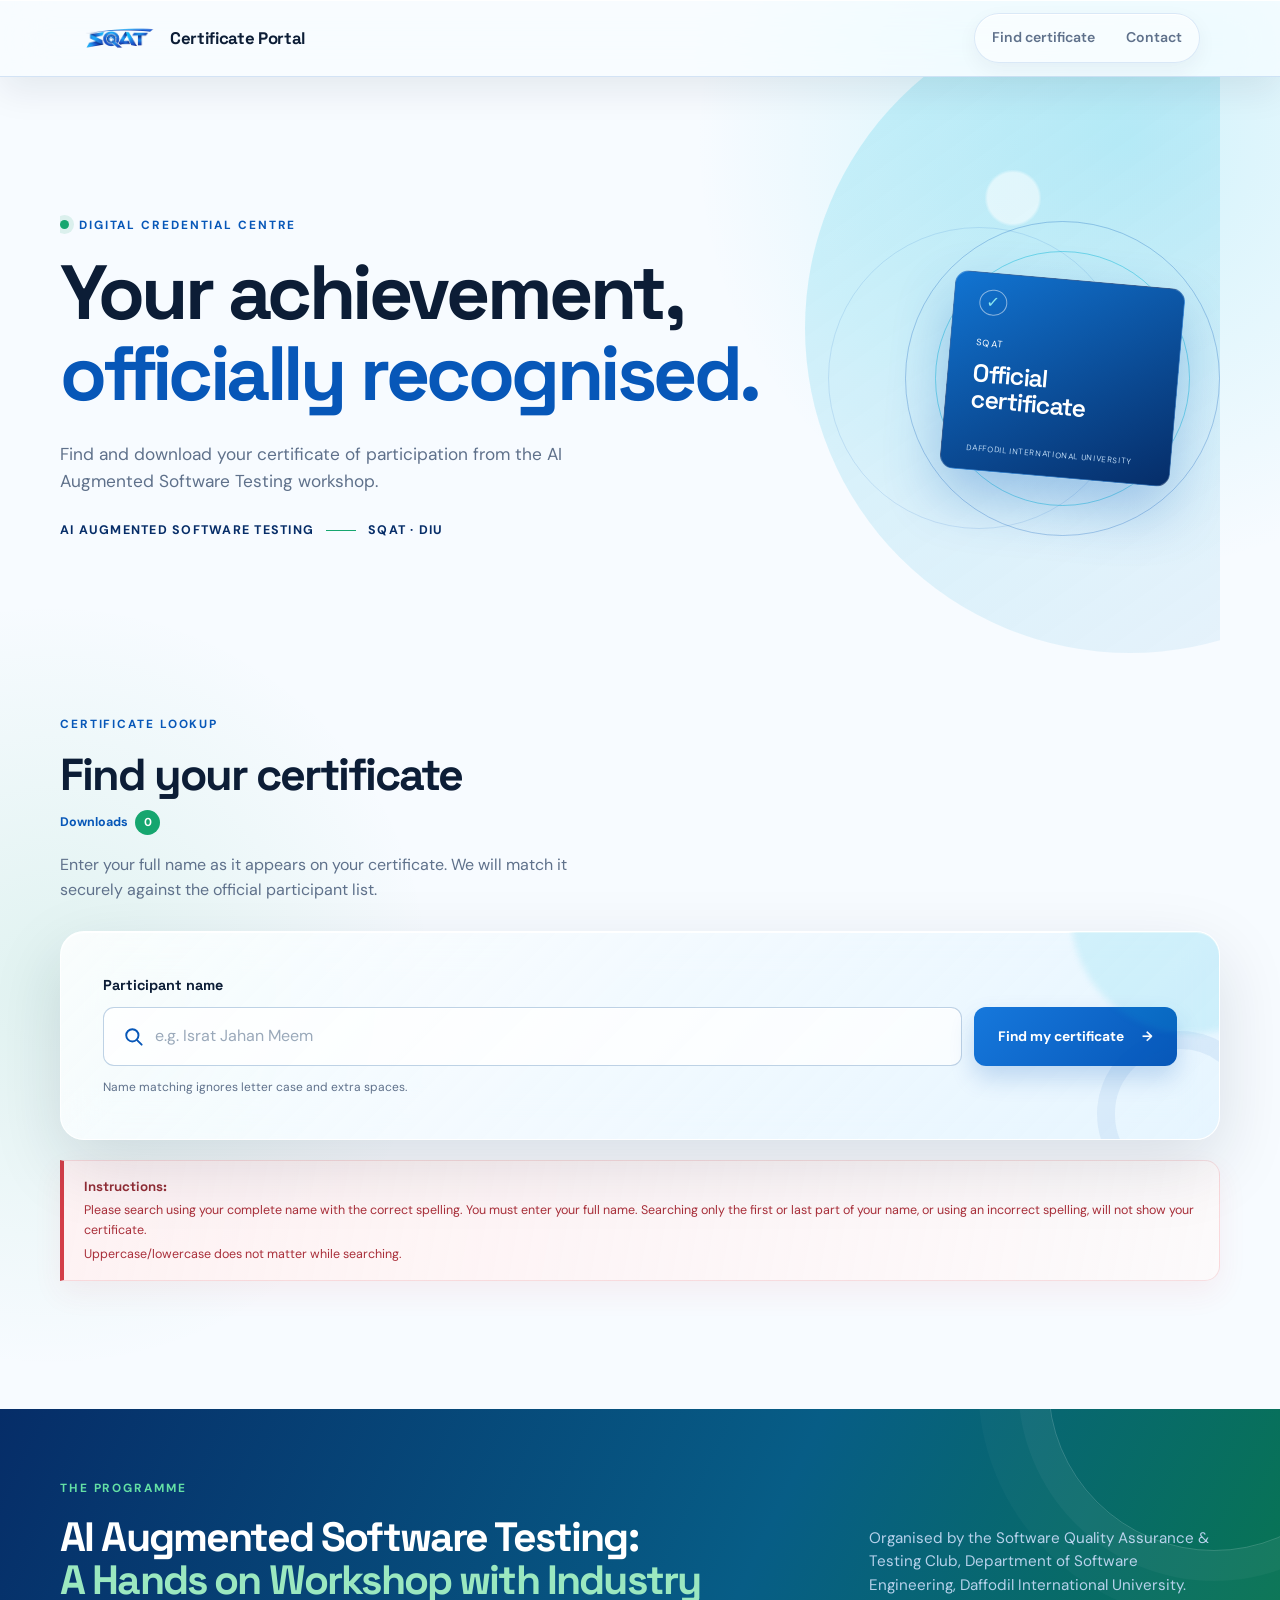
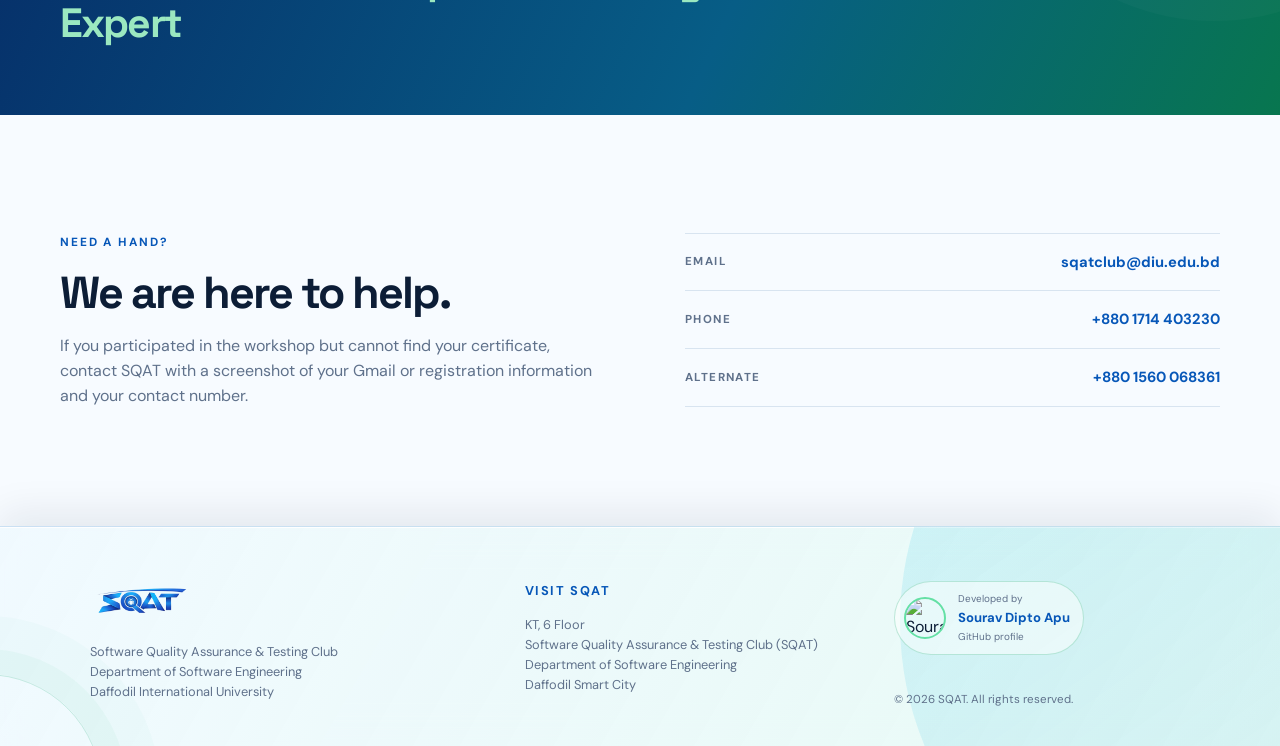
==== commit 05b5f3f9: "Refactor certificate ID format and update verification URL handling; remove QR code rendering" ====
--- a/index.html
+++ b/index.html
@@ -132,7 +132,6 @@
     </div>
   </footer>
   <script src="certificate-data.js"></script>
-  <script src="https://cdnjs.cloudflare.com/ajax/libs/qrcodejs/1.0.0/qrcode.min.js"></script>
   <script src="https://cdnjs.cloudflare.com/ajax/libs/pdf.js/3.11.174/pdf.min.js"></script>
   <script src="script.js"></script>
 </body>
--- a/style.css
+++ b/style.css
@@ -94,18 +94,17 @@
 .result-details { display: grid; grid-template-columns: repeat(2, minmax(0, 1fr)); gap: 20px; margin: 24px 0; padding-top: 20px; border-top: 1px solid rgba(22, 166, 111, .2); }
 .result-details dt { color: var(--muted); font-size: .7rem; font-weight: 700; letter-spacing: .12em; text-transform: uppercase; }
 .result-details dd { margin: 3px 0 0; font-weight: 700; }
-.verification-panel { display: flex; align-items: center; justify-content: space-between; gap: 24px; margin: 24px 0; padding: 18px 20px; border: 1px solid rgba(7, 87, 184, .14); border-radius: 14px; background: rgba(235, 247, 255, .72); }
+.verification-panel { display: flex; align-items: center; margin: 24px 0; padding: 18px 20px; border: 1px solid rgba(7, 87, 184, .14); border-radius: 14px; background: rgba(235, 247, 255, .72); }
 .verification-copy { display: grid; gap: 5px; }
 .verification-label { color: var(--blue); font-size: .68rem; font-weight: 800; letter-spacing: .13em; text-transform: uppercase; }
 .verification-copy strong { font: 700 1rem "Space Grotesk", sans-serif; }
 .verification-copy > span:last-child { color: var(--muted); font-size: .78rem; }
-.certificate-qr { display: grid; flex: 0 0 112px; place-items: center; width: 112px; height: 112px; padding: 7px; border: 1px solid rgba(7, 87, 184, .14); border-radius: 8px; background: #fff; }
-.certificate-qr img { display: block; width: 100%; height: 100%; }
 .result-actions { display: flex; flex-wrap: wrap; gap: 10px; }
 .action-button { display: inline-flex; align-items: center; justify-content: center; min-height: 47px; padding: 0 22px; border-radius: 5px; text-decoration: none; font-size: .82rem; font-weight: 700; transition: transform .2s, box-shadow .2s; }
 .action-button:hover, .action-button:focus-visible { transform: translateY(-2px); box-shadow: 0 8px 18px rgba(16, 36, 62, .12); }
 .action-button.primary { color: #fff; background: var(--blue); }
 .action-button.secondary { color: var(--blue); border: 1px solid #a9c2df; background: #fff; }
+.action-button.verification-action { color: var(--green); border: 1px solid rgba(22, 166, 111, .35); background: rgba(230, 250, 241, .7); }
 .event-band { position: relative; overflow: hidden; background: linear-gradient(115deg, var(--blue-dark), #075d86 58%, #08764f); color: #fff; }
 .event-band::after { content: ""; position: absolute; width: 330px; height: 330px; right: -100px; top: -190px; border: 1px solid rgba(255, 255, 255, .18); border-radius: 50%; box-shadow: 0 0 0 30px rgba(255, 255, 255, .035), 0 0 0 70px rgba(255, 255, 255, .025); }
 .event-grid { display: grid; grid-template-columns: 1.35fr .65fr; gap: 80px; align-items: center; padding-block: 70px; }
@@ -152,8 +151,7 @@
   .search-row { display: block; }
   .primary-button { width: 100%; margin-top: 10px; }
   .result-details { grid-template-columns: 1fr; gap: 14px; }
-  .verification-panel { align-items: flex-start; gap: 16px; padding: 15px; }
-  .certificate-qr { flex-basis: 92px; width: 92px; height: 92px; }
+  .verification-panel { padding: 15px; }
   .certificate-preview { height: auto; min-height: 0; padding: 0; overflow: visible; border: 0; border-radius: 0; background: transparent; box-shadow: none; }
   .certificate-preview iframe { display: none; }
   .mobile-certificate-preview { display: block; padding: 10px; border: 1px solid rgba(7, 87, 184, .2); border-radius: 14px; color: var(--ink); background: linear-gradient(155deg, rgba(255, 255, 255, .95), rgba(224, 245, 255, .82)); box-shadow: 0 15px 30px rgba(7, 87, 184, .12); }
@@ -171,7 +169,7 @@
   .nav-wrap { gap: 8px; padding-inline: 8px; }
   .brand { gap: 5px; font-size: .72rem; }
   .brand img { width: 48px; }
-  .nav-links { gap: 1px; padding: 7px 0 0; border: 0; border-top: 1px solid rgba(7, 87, 184, .32); background: transparent; box-shadow: none; font-size: .6rem; }
+  .nav-links { gap: 1px; padding: 7px 0 0; border: 0; border-top: 1px solid rgba(7, 87, 184, .32); background: transparent; box-shadow: none; font-size: .56rem; }
   .nav-links a { padding: 6px 4px; }
   .search-card { padding: 18px; }
   .result-card { padding: 21px 16px; }
